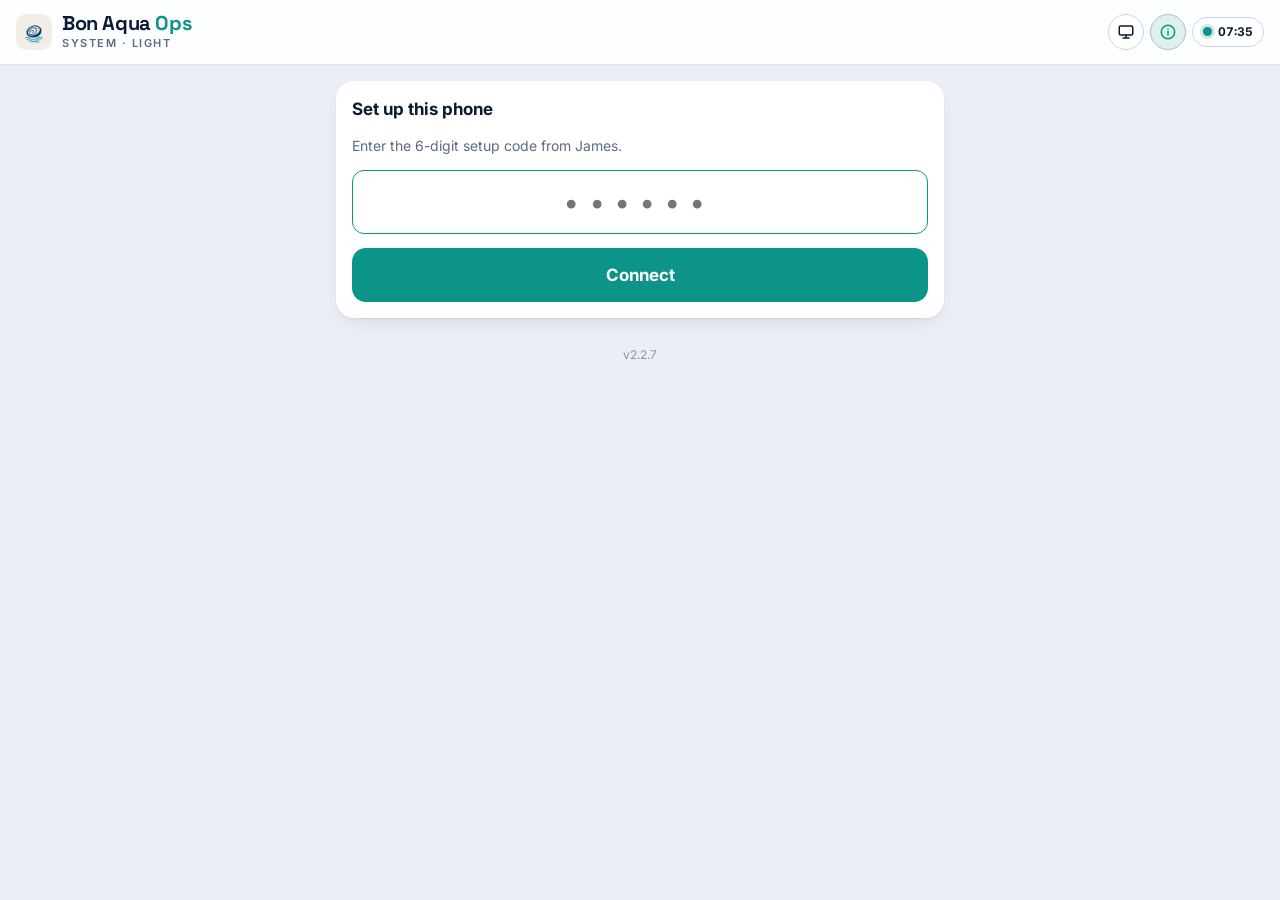
==== index.html @ f69a82a0 "v2.2.7: type the manager PIN on a keyboard; Land Farm manager map filters by status Co-Authored-By: " ====
<!DOCTYPE html>
<html lang="en">
<head>
  <meta charset="utf-8">
  <meta name="viewport" content="width=device-width, initial-scale=1, viewport-fit=cover">
  <meta name="theme-color" content="#FFFFFF">
  <meta name="apple-mobile-web-app-capable" content="yes">
  <meta name="apple-mobile-web-app-status-bar-style" content="default">
  <meta name="apple-mobile-web-app-title" content="Bon Aqua Ops">
  <title>Bon Aqua Ops</title>
  <link rel="manifest" href="./manifest.webmanifest">
  <link rel="icon" href="./icon-64.png">
  <link rel="apple-touch-icon" href="./icon-192.png">
  <link rel="preconnect" href="https://fonts.googleapis.com">
  <link rel="preconnect" href="https://fonts.gstatic.com" crossorigin>
  <link rel="stylesheet" href="https://fonts.googleapis.com/css2?family=Inter:wght@400;500;600;700&family=Space+Grotesk:wght@500;600;700&family=Noto+Sans+KR:wght@500;700&display=swap">
  <link rel="stylesheet" href="./app.css?v=2.2.7">
  <script>
    /* apply the saved theme before anything paints (no flash) */
    (function () {
      var t = localStorage.getItem('bq_theme') || 'system';
      var dark = t === 'dark' || (t === 'system' && window.matchMedia && matchMedia('(prefers-color-scheme: dark)').matches);
      if (dark) document.documentElement.classList.add('dark');
    })();
  </script>
</head>
<body>
  <header class="topbar">
    <button class="icon-btn" id="backBtn" aria-label="Back" hidden>
      <svg viewBox="0 0 24 24"><path d="M15 18l-6-6 6-6"/></svg>
    </button>
    <img class="logo" id="logo" src="./icon-192.png" alt="Bon Aqua Farm" width="36" height="36">
    <div class="brandbox">
      <div class="wordmark" id="topTitle">Bon Aqua <span class="sub">Ops</span></div>
      <div class="eyebrow" id="topSub">System · Light</div>
    </div>
    <div class="top-actions">
      <button class="pill warn" id="outboxBtn" hidden aria-label="Outbox"><span class="dot"></span><span id="outboxCount">0</span></button>
      <button class="round-btn" id="themeBtn" aria-label="Theme">
        <svg viewBox="0 0 24 24"><rect x="3" y="4" width="18" height="12" rx="2"/><path d="M8 20h8M12 16v4"/></svg>
      </button>
      <button class="round-btn accent" id="specsBtn" aria-label="Farm Specs">
        <svg viewBox="0 0 24 24"><circle cx="12" cy="12" r="9"/><path d="M12 11v5M12 8h.01"/></svg>
      </button>
      <span class="clock" id="clock"><i></i><b id="clockTxt">--:--</b></span>
    </div>
  </header>

  <div class="offline-bar" id="offlineBar" hidden>Offline · Rekod disimpan dalam telefon dan dihantar automatik.</div>

  <main id="view" class="view"></main>

  <nav class="bottomnav" id="bottomNav">
    <a href="#/" id="navHome">
      <svg viewBox="0 0 24 24"><path d="M3 11l9-7 9 7v9a1 1 0 0 1-1 1h-5v-6H9v6H4a1 1 0 0 1-1-1z"/></svg>
      <span>Ops Home</span>
    </a>
    <a href="#/mgr" id="navMgr">
      <svg viewBox="0 0 24 24"><path d="M12 3l8 3v6c0 5-3.5 8-8 9-4.5-1-8-4-8-9V6z"/><path d="M9 12l2 2 4-4"/></svg>
      <span>Manager</span>
    </a>
  </nav>

  <div class="sheet-backdrop" id="sheetBackdrop" hidden></div>
  <section class="sheet" id="sheet" hidden aria-modal="true" role="dialog"></section>

  <div class="toast" id="toast" hidden></div>

  <script src="./queue.js?v=2.2.7"></script>
  <script type="module" src="./app.js?v=2.2.7"></script>
</body>
</html>
---- app.css ----
/* Bon Aqua Ops v2 — v1 look: cool blue-grey, white cards, teal accent, light + dark */
:root {
  --bg: #EAEFF5; --bg-soft: #F4F7FB; --surface: #FFFFFF; --surface-2: #F6F9FC;
  --border: #DCE4EE; --border-2: #C8D4E2; --text: #0B1B33; --text-mut: #5B6B82; --text-dim: #8896A8;
  --accent: #0D9488; --attention: #D97706; --alert: #E11D48;
  --shadow: 0 1px 2px rgba(13,28,58,.06), 0 8px 24px -12px rgba(13,28,58,.18);
  /* names used by the module styles */
  --card: var(--surface); --ink: var(--text); --ink-2: var(--text-mut); --ink-3: var(--text-dim);
  --line: var(--border); --brand: var(--accent); --brand-2: color-mix(in srgb, var(--accent) 12%, var(--surface));
  --warn: var(--attention); --warn-bg: color-mix(in srgb, var(--attention) 12%, var(--surface));
  --bad: var(--alert); --bad-bg: color-mix(in srgb, var(--alert) 10%, var(--surface));
  --good: #0F8A5F; --good-bg: color-mix(in srgb, #0F8A5F 12%, var(--surface));
  --radius: 18px;
  --safe-top: env(safe-area-inset-top, 0px);
  --safe-bot: env(safe-area-inset-bottom, 0px);
}
html.dark {
  --bg: #08101F; --bg-soft: #0A1428; --surface: #0F1B38; --surface-2: #0C1730;
  --border: #1E2F50; --border-2: #2A3F66; --text: #EAF1FA; --text-mut: #93A3BD; --text-dim: #64748B;
  --accent: #2DD4BF; --attention: #F59E0B; --alert: #FB7185; --good: #34D399;
  --shadow: 0 1px 2px rgba(0,0,0,.4), 0 18px 40px -20px rgba(0,0,0,.7);
}
* { box-sizing: border-box; -webkit-tap-highlight-color: transparent; }
html, body { margin: 0; background: var(--bg); color: var(--text); }
body {
  font: 16px/1.45 'Inter', 'Noto Sans KR', system-ui, -apple-system, "Segoe UI", Roboto, sans-serif;
  min-height: 100vh;
  padding-bottom: calc(96px + var(--safe-bot));
}
body.no-nav { padding-bottom: calc(24px + var(--safe-bot)); }
button, input, select, textarea { font: inherit; color: inherit; }
button { cursor: pointer; }
svg { width: 22px; height: 22px; fill: none; stroke: currentColor; stroke-width: 2; stroke-linecap: round; stroke-linejoin: round; }

/* ---------- top bar (v1) ---------- */
.topbar {
  position: sticky; top: 0; z-index: 30;
  display: flex; align-items: center; gap: 10px;
  padding: calc(12px + var(--safe-top)) 16px 12px;
  background: color-mix(in srgb, var(--surface) 90%, transparent);
  backdrop-filter: saturate(1.4) blur(14px); -webkit-backdrop-filter: saturate(1.4) blur(14px);
  border-bottom: 1px solid var(--border);
}
.logo { width: 36px; height: 36px; border-radius: 10px; object-fit: contain; flex: none; }
.brandbox { flex: 1; min-width: 0; }
.wordmark { font-family: 'Space Grotesk', 'Inter', sans-serif; font-weight: 700; font-size: 20px; letter-spacing: -.02em; line-height: 1.1; white-space: nowrap; overflow: hidden; text-overflow: ellipsis; }
.wordmark .sub { color: var(--accent); }
.eyebrow { font-size: 11px; font-weight: 600; letter-spacing: .14em; text-transform: uppercase; color: var(--text-mut); margin-top: 2px; }
.top-actions { display: flex; gap: 6px; align-items: center; }
.icon-btn { border: 0; background: transparent; width: 38px; height: 38px; border-radius: 12px; display: grid; place-items: center; margin-left: -8px; color: var(--text); }
.icon-btn:active { background: var(--surface-2); }
.round-btn { width: 36px; height: 36px; border-radius: 50%; border: 1px solid var(--border-2); background: var(--surface); color: var(--text); display: grid; place-items: center; padding: 0; }
.round-btn svg { width: 18px; height: 18px; }
.round-btn.accent { background: color-mix(in srgb, var(--accent) 14%, var(--surface)); color: var(--accent); border-color: color-mix(in srgb, var(--accent) 35%, var(--border)); }
.clock { display: inline-flex; align-items: center; gap: 6px; height: 30px; padding: 0 10px; border-radius: 999px; border: 1px solid var(--border-2); background: var(--surface); font-size: 12px; font-weight: 600; font-variant-numeric: tabular-nums; }
.clock i { width: 9px; height: 9px; border-radius: 50%; background: var(--accent); box-shadow: 0 0 0 3px color-mix(in srgb, var(--accent) 22%, transparent); }
.clock.off i { background: var(--attention); box-shadow: 0 0 0 3px color-mix(in srgb, var(--attention) 22%, transparent); }
.pill { border: 1px solid var(--border); background: var(--surface); height: 34px; padding: 0 12px; border-radius: 999px; font-size: 14px; font-weight: 600; display: inline-flex; align-items: center; gap: 6px; }
.pill .dot { width: 8px; height: 8px; border-radius: 50%; background: var(--attention); }
.pill.bad .dot { background: var(--alert); }
.topbar.inmod .logo, .topbar.inmod .clock, .topbar.inmod #themeBtn { display: none; }
@media (max-width: 360px) { .clock { display: none; } }

.offline-bar { background: var(--warn-bg); color: var(--warn); font-size: 14px; padding: 8px 16px; text-align: center; }

/* ---------- bottom nav (v1) ---------- */
.bottomnav {
  position: fixed; left: 0; right: 0; bottom: 0; z-index: 25;
  display: flex; padding: 8px 0 calc(8px + var(--safe-bot));
  background: color-mix(in srgb, var(--surface) 94%, transparent);
  backdrop-filter: saturate(1.4) blur(14px); -webkit-backdrop-filter: saturate(1.4) blur(14px);
  border-top: 1px solid var(--border);
}
.bottomnav a { flex: 1; display: flex; flex-direction: column; align-items: center; gap: 3px; text-decoration: none; color: var(--text-mut); font-size: 12px; font-weight: 600; padding: 4px 0; }
.bottomnav a svg { width: 24px; height: 24px; }
.bottomnav a.on { color: var(--accent); }
body.no-nav .bottomnav { display: none; }

/* ---------- module cards (v1) ---------- */
.sec-h { display: flex; justify-content: space-between; align-items: center; margin: 8px 4px 14px; }
.sec-h span { font-size: 12px; font-weight: 600; letter-spacing: .14em; text-transform: uppercase; color: var(--text-mut); }
.mcard {
  --c: var(--accent);
  position: relative; display: flex; align-items: center; gap: 16px; overflow: hidden;
  background: var(--surface); border: 1px solid var(--border); border-radius: 20px;
  padding: 18px 16px 18px 20px; margin-bottom: 12px; box-shadow: var(--shadow);
  text-decoration: none; color: var(--text);
}
.mcard::before { content: ''; position: absolute; left: 0; top: 0; bottom: 0; width: 4px; background: var(--c); }
.mcard:active { transform: scale(.99); }
.mcard .mi { width: 52px; height: 52px; border-radius: 14px; flex: none; display: grid; place-items: center; color: var(--c);
  background: color-mix(in srgb, var(--c) 12%, var(--surface)); border: 1px solid color-mix(in srgb, var(--c) 30%, transparent); }
.mcard .mi svg { width: 26px; height: 26px; }
.mcard .mt { flex: 1; min-width: 0; }
.mcard .eb { display: block; font-size: 13px; font-weight: 600; color: var(--c); }
.mcard .t { display: block; font-size: 19px; font-weight: 600; letter-spacing: -.01em; margin-top: 1px; }
.mcard .s { display: block; font-size: 14px; color: var(--text-mut); margin-top: 2px; }
.mcard .chev { color: var(--text-mut); flex: none; }
.mcard .chev svg { width: 20px; height: 20px; }

/* ---------- name box (worker screens) ---------- */
.namebar { display: flex; align-items: center; gap: 10px; background: var(--surface); border: 1px solid var(--border); border-radius: 14px; padding: 8px 10px 8px 14px; margin-bottom: 12px; box-shadow: var(--shadow); }
.namebar > span { font-size: 13px; font-weight: 700; letter-spacing: .08em; text-transform: uppercase; color: var(--text-mut); }
.namebar select { flex: 1; height: 42px; border: 1.5px solid var(--border); border-radius: 10px; background: var(--surface-2); padding: 0 10px; font-size: 17px; font-weight: 600; outline: none; }
.namebar.need { border-color: var(--attention); box-shadow: 0 0 0 3px color-mix(in srgb, var(--attention) 18%, transparent); }
.namebar.need select { border-color: var(--attention); }

/* ---------- PIN keypad (v1) ---------- */
.pinpad { text-align: center; padding: 28px 8px 8px; }
.pinpad .lock { width: 56px; height: 56px; border-radius: 16px; margin: 0 auto 14px; display: grid; place-items: center; color: var(--accent);
  background: color-mix(in srgb, var(--accent) 14%, var(--surface)); border: 1px solid color-mix(in srgb, var(--accent) 30%, transparent); }
.pinpad h2 { font-size: 20px; margin: 0; }
.pinpad p { color: var(--text-mut); margin: 4px 0 18px; }
.pinpad .dots { display: flex; justify-content: center; gap: 14px; height: 20px; margin-bottom: 22px; }
.pinpad .dots i { width: 14px; height: 14px; border-radius: 50%; border: 2px solid var(--text-dim); }
.pinpad .dots i.on { background: var(--accent); border-color: var(--accent); }
.pinpad .keys { display: grid; grid-template-columns: repeat(3, 1fr); gap: 12px; max-width: 320px; margin: 0 auto; }
.pinpad .keys button { height: 64px; border-radius: 16px; border: 1px solid var(--border-2); background: var(--surface); font-size: 24px; font-weight: 700; box-shadow: var(--shadow); }
.pinpad .keys button:active { background: var(--surface-2); }
.pinpad .keys .clr { color: var(--alert); font-size: 16px; font-weight: 600; }
.pinpad .keys .ok { color: #fff; background: var(--accent); border-color: var(--accent); font-size: 16px; }
.pinpad .err { color: var(--alert); font-size: 14px; min-height: 20px; margin-top: 14px; }

/* ---------- layout ---------- */
.view { max-width: 640px; margin: 0 auto; padding: 16px; }
.hello { color: var(--ink-2); font-size: 15px; margin: 4px 2px 14px; }
.section-title { font-size: 13px; font-weight: 700; color: var(--ink-3); text-transform: uppercase; letter-spacing: .06em; margin: 22px 4px 8px; }

.list { background: var(--card); border-radius: var(--radius); box-shadow: var(--shadow); overflow: hidden; }
.row {
  display: flex; align-items: center; gap: 14px; width: 100%;
  min-height: 64px; padding: 12px 16px; border: 0; background: transparent; text-align: left;
  border-top: 1px solid var(--line); text-decoration: none; color: inherit;
}
.row:first-child { border-top: 0; }
.row:active { background: var(--surface-2); }
.row .ic { width: 40px; height: 40px; border-radius: 12px; background: var(--brand-2); color: var(--brand); display: grid; place-items: center; flex: none; }
.row .tx { flex: 1; min-width: 0; }
.row .t { display: block; font-weight: 650; font-size: 17px; }
.row .s { display: block; color: var(--ink-2); font-size: 14px; margin-top: 1px; }
.row .chev { color: var(--ink-3); }
.row .chev svg { width: 18px; height: 18px; }
.row.ext .ic { background: var(--surface-2); color: var(--ink-2); }
.row.mgr .ic { background: color-mix(in srgb, #8B5CF6 14%, var(--surface)); color: #8B5CF6; }

.card { background: var(--card); border-radius: var(--radius); box-shadow: var(--shadow); padding: 16px; margin-bottom: 12px; }
.card h2 { font-size: 17px; margin: 0 0 8px; }
.muted { color: var(--ink-2); }
.small { font-size: 14px; }
.center { text-align: center; }

/* ---------- forms ---------- */
.field { display: block; margin: 14px 0; }
.field > span { display: block; font-size: 14px; font-weight: 600; color: var(--ink-2); margin-bottom: 6px; }
.input, .select {
  width: 100%; height: 52px; border: 1.5px solid var(--line); border-radius: 12px;
  background: var(--surface); padding: 0 14px; font-size: 17px; outline: none;
}
.input:focus, .select:focus { border-color: var(--brand); }
.input.code { font-size: 28px; letter-spacing: .4em; text-align: center; font-variant-numeric: tabular-nums; height: 64px; }

.btn {
  display: flex; align-items: center; justify-content: center; gap: 8px;
  width: 100%; height: 54px; border: 0; border-radius: 14px;
  background: var(--brand); color: #fff; font-weight: 700; font-size: 17px;
}
.btn:active { filter: brightness(.95); }
.btn:disabled { opacity: .5; }
.btn.secondary { background: var(--card); color: var(--ink); border: 1.5px solid var(--line); }
.btn.danger { background: var(--bad); }
.btn-row { display: flex; gap: 10px; }
.btn-row .btn { flex: 1; }

/* ---------- worker picker ---------- */
.grid { display: grid; grid-template-columns: repeat(2, 1fr); gap: 10px; }
.chip {
  height: 60px; border-radius: 14px; border: 1.5px solid var(--line); background: var(--card);
  font-size: 17px; font-weight: 650;
}
.chip:active, .chip.on { border-color: var(--brand); background: var(--brand-2); color: var(--brand); }

/* ---------- stats ---------- */
.stats { display: grid; grid-template-columns: repeat(3, 1fr); gap: 8px; }
.stat { background: var(--surface-2); border-radius: 12px; padding: 10px; }
.stat .n { font-size: 22px; font-weight: 750; font-variant-numeric: tabular-nums; }
.stat .l { font-size: 12px; color: var(--ink-2); }

/* ---------- sheet ---------- */
.sheet-backdrop { position: fixed; inset: 0; background: rgba(8, 16, 31, .45); z-index: 40; }
.sheet {
  position: fixed; left: 0; right: 0; bottom: 0; z-index: 41;
  max-height: 88vh; overflow: auto; background: var(--bg);
  border-radius: 20px 20px 0 0; padding: 8px 16px calc(20px + var(--safe-bot));
  max-width: 640px; margin: 0 auto;
}
.sheet .grab { width: 40px; height: 5px; border-radius: 3px; background: var(--line); margin: 6px auto 10px; }
.sheet h3 { margin: 4px 0 12px; font-size: 19px; }

/* ---------- outbox items ---------- */
.ob { background: var(--card); border-radius: 12px; padding: 12px 14px; margin-bottom: 8px; border-left: 4px solid var(--warn); }
.ob.failed { border-left-color: var(--bad); }
.ob .what { font-weight: 650; }
.ob .err { color: var(--bad); font-size: 14px; margin-top: 4px; }
.ob .when { color: var(--ink-3); font-size: 13px; }
.ob .acts { display: flex; gap: 8px; margin-top: 10px; }
.ob .acts button { flex: 1; height: 40px; border-radius: 10px; border: 1.5px solid var(--line); background: var(--surface); font-weight: 600; }

/* ---------- toast ---------- */
.toast {
  position: fixed; left: 50%; bottom: calc(24px + var(--safe-bot)); transform: translateX(-50%);
  background: #0B1B33; color: #fff; padding: 12px 18px; border-radius: 12px; z-index: 60;
  font-size: 15px; max-width: 90vw; box-shadow: var(--shadow);
}
.toast.bad { background: var(--bad); }
.toast.good { background: var(--good); }

/* ---------- misc ---------- */
.loading { padding: 40px 0; text-align: center; color: var(--ink-3); }
.banner { border-radius: 12px; padding: 12px 14px; font-size: 14px; margin-bottom: 12px; }
.banner.warn { background: var(--warn-bg); color: var(--warn); }
.banner.bad { background: var(--bad-bg); color: var(--bad); }
.foot { text-align: center; color: var(--ink-3); font-size: 12px; margin: 28px 0 8px; }
[hidden] { display: none !important; }

/* ---------- farm specs ---------- */
.spec h2 { color: var(--brand); }
.spec-sub { font-size: 12px; font-weight: 700; color: var(--brand); text-transform: uppercase; letter-spacing: .06em; margin: 14px 0 6px; }
.spec-row { display: flex; justify-content: space-between; gap: 12px; padding: 7px 0; border-top: 1px solid var(--border); font-size: 15px; }
.spec-row span { color: var(--ink-2); flex: 1 1 50%; }
.spec-row b { text-align: right; font-weight: 600; }
.spec-row small { display: block; font-weight: 400; color: var(--ink-3); font-size: 12px; }
.spec-bul { font-size: 14px; padding: 4px 0 4px 14px; position: relative; color: var(--ink-2); }
.spec-bul::before { content: ''; position: absolute; left: 2px; top: 12px; width: 5px; height: 5px; border-radius: 50%; background: var(--brand); }

/* ---------- segmented buttons ---------- */
.seg { display: flex; background: var(--surface-2); border: 1px solid var(--border); border-radius: 12px; padding: 4px; gap: 4px; }
.seg button { flex: 1; min-height: 44px; border: 0; border-radius: 9px; background: transparent; font-weight: 650; font-size: 15px; color: var(--ink-2); padding: 0 8px; }
.seg button.on { background: var(--surface); color: var(--brand); box-shadow: 0 1px 3px rgba(0,0,0,.08); }
.seg.wrap { flex-wrap: wrap; }
.seg.wrap button { flex: 1 1 30%; }
.seg.small button { min-height: 38px; font-size: 14px; }

/* ---------- number entry rows (mortality etc.) ---------- */
.set-h { font-size: 14px; font-weight: 750; color: var(--brand); margin: 18px 4px 8px; display: flex; justify-content: space-between; }
.set-h span { color: var(--ink-3); font-weight: 600; }
.entry { display: flex; align-items: center; gap: 12px; min-height: 64px; padding: 8px 12px 8px 16px; border-top: 1px solid var(--line); }
.entry:first-child { border-top: 0; }
.entry .lbl { flex: 1; min-width: 0; }
.entry .lbl b { display: block; font-size: 17px; font-weight: 650; }
.entry .lbl small { display: block; color: var(--ink-3); font-size: 13px; }
.entry input {
  width: 108px; height: 50px; border: 1.5px solid var(--line); border-radius: 12px; background: var(--surface);
  font-size: 22px; font-weight: 700; text-align: center; font-variant-numeric: tabular-nums; outline: none;
}
.entry input:focus { border-color: var(--brand); box-shadow: 0 0 0 3px var(--brand-2); }
.entry.changed input { border-color: var(--brand); background: var(--brand-2); }
.entry.bad input { border-color: var(--bad); background: var(--bad-bg); }

/* ---------- sticky bottom action ---------- */
.sticky-bar {
  position: sticky; bottom: 0; margin: 16px -16px 0; padding: 12px 16px calc(12px + var(--safe-bot));
  background: linear-gradient(to top, var(--bg) 70%, transparent);
}

/* ---------- destination rows (stock in) ---------- */
.dest { padding: 12px; }
.dest-row { display: flex; gap: 8px; margin-top: 10px; align-items: center; }
.dest-row .select { flex: 1; }
.dest-row .qty { width: 110px; flex: none; text-align: center; font-weight: 700; }
.dest-row .rm { color: var(--ink-3); margin: 0; }

/* ---------- maintenance checklist ---------- */
.card-link { background: var(--card); border-radius: var(--radius); box-shadow: var(--shadow); }
.chk { padding: 14px 16px; border-top: 1px solid var(--line); }
.chk:first-child { border-top: 0; }
.chk.filled { background: color-mix(in srgb, var(--accent) 6%, var(--surface)); box-shadow: inset 4px 0 0 var(--brand); }
.chk.bad { box-shadow: inset 4px 0 0 var(--bad); }
.chk-h { display: flex; justify-content: space-between; align-items: flex-start; gap: 8px; margin-bottom: 10px; }
.chk-h b { display: block; font-size: 17px; font-weight: 650; }
.chk-h small { display: block; color: var(--ink-2); font-size: 13px; }
.chk-h small.last { color: var(--ink-3); }
.chk .clear { border: 0; background: transparent; color: var(--ink-3); font-size: 13px; font-weight: 600; padding: 4px 0; }
.seg button.on.good { color: var(--good); }
.seg button.on.bad { color: var(--bad); }
.note { height: auto; min-height: 72px; padding: 12px 14px; margin-top: 10px; resize: vertical; font-size: 16px; }
.issue { background: var(--surface); border: 1.5px solid var(--line); border-radius: 12px; padding: 10px; margin-top: 10px; }
.issue-row { display: flex; gap: 8px; margin-bottom: 8px; }
.issue-row .select { flex: 1; min-width: 0; }
.issue .input { height: 46px; font-size: 16px; }
.link-btn { border: 0; background: transparent; color: var(--brand); font-weight: 700; padding: 12px 0 2px; }
.mini-row { display: flex; align-items: center; gap: 10px; margin-top: 10px; }
.mini-row > span { flex: 1; min-width: 0; font-size: 15px; color: var(--ink-2); }
.mini-row .seg { flex: none; width: 168px; }
.mini-row .psi { width: 74px; flex: none; height: 44px; text-align: center; font-weight: 700; padding: 0 6px; }
.btn.slim { height: 46px; font-size: 16px; }
.checks { display: grid; grid-template-columns: 1fr 1fr; gap: 8px; }
.checks label { display: flex; align-items: center; gap: 8px; background: var(--surface); border: 1.5px solid var(--line); border-radius: 10px; padding: 10px; font-size: 15px; }
.checks input { width: 20px; height: 20px; accent-color: var(--brand); }

/* ---------- night guard ---------- */
.shift { display: flex; flex-direction: column; gap: 12px; }
.shift-st b { display: block; font-size: 18px; }
.shift-st span { color: var(--ink-2); font-size: 14px; }
.shift.on { box-shadow: inset 4px 0 0 var(--good), var(--shadow); }
.shift.on .shift-st b { color: var(--good); }
.seg.grid2 { display: grid; grid-template-columns: 1fr 1fr; }
.seg.grid2 button { min-height: 46px; }

/* ---------- land farm tank map ---------- */
.map-h { display: flex; justify-content: space-between; align-items: baseline; gap: 8px; margin: 0 4px 10px; flex-wrap: wrap; }
.map-h b { font-size: 17px; }
.tmap { display: grid; grid-template-columns: repeat(10, 1fr); gap: 5px; }
.tile {
  aspect-ratio: 1 / 1; border: 1.5px solid transparent; border-radius: 9px; font-size: 13px; font-weight: 750;
  font-variant-numeric: tabular-nums; display: grid; place-items: center; padding: 0; transition: opacity .15s;
}
.tile.sel { outline: 3px solid var(--ink); outline-offset: 1px; }
.tile.dis { opacity: .25; }
.tile.dim { opacity: .15; }
/* the 4 cycle states */
.st-stocked { background: #1F7A43; color: #fff; }
.st-just { background: var(--surface); color: #1F7A43; border-color: #1F7A43; }
.st-next { background: #7C3AED; color: #fff; }
.st-empty { background: var(--surface); color: var(--text-dim); border-color: var(--border-2); }
/* not part of the cycle: soft, visible, lighter than the cycle colours */
.st-diatom { background: #DCEBFB; color: #1D5FA8; }
.st-brood { background: #FBEBCF; color: #94600F; }
.tchips { display: flex; flex-wrap: wrap; gap: 6px; margin: 0 0 12px; }
.tchips button {
  display: inline-flex; align-items: center; gap: 6px; height: 34px; padding: 0 11px; border-radius: 999px;
  border: 1.5px solid var(--line); background: var(--surface); font-size: 13px; font-weight: 600; color: var(--ink-2);
}
.tchips button b { color: var(--ink); }
.tchips button.on { border-color: var(--ink); color: var(--ink); }
.tchips i { width: 12px; height: 12px; border-radius: 4px; display: inline-block; border: 1.5px solid transparent; }
.tchips i.st-just, .tchips.static i.st-just { border-color: #1F7A43; }
.tchips i.st-empty, .tchips.static i.st-empty { border-color: var(--border-2); }
.badge { font-size: 13px; font-weight: 700; padding: 3px 10px; border-radius: 999px; vertical-align: middle; margin-left: 6px; }
.sheet-acts { display: flex; flex-direction: column; gap: 8px; }

.pick-next .tile.sel { background: #7C3AED; color: #fff; border-color: transparent; outline: 0; }
.pick-clean .tile.sel { background: var(--brand); color: #fff; border-color: transparent; outline: 0; }

/* ---------- manager ---------- */
.lv-h { display: flex; justify-content: space-between; align-items: baseline; gap: 8px; }
.lv-h b { font-size: 17px; }
.lv-h span { color: var(--ink-2); font-size: 14px; }
.lv-r { margin-top: 6px; font-size: 15px; }
.trial .select { flex: 1; min-width: 0; font-size: 15px; height: 48px; }
.spec-row small { display: block; color: var(--ink-3); font-size: 12px; font-weight: 400; }

html.dark .btn:not(.secondary):not(.danger), html.dark .pinpad .keys .ok, html.dark .pick-clean .tile.sel { color: #04201D; }
html.dark .st-diatom { background: #17325A; color: #9CC7F5; }
html.dark .st-brood { background: #4A3410; color: #F5C978; }
html.dark .st-stocked { background: #1E8A50; }
html.dark .st-just { color: #4ADE80; border-color: #4ADE80; }
html.dark .toast { background: #EAF1FA; color: #0B1B33; }

/* ---------- manager: Executive Terminal (v1) ---------- */
.exec-h { display: flex; align-items: center; gap: 10px; margin: 4px 2px 18px; }
.exec-h > div { flex: 1; min-width: 0; }
.exec-h .eb { font-size: 13px; font-weight: 700; letter-spacing: .12em; color: var(--text-mut); }
.exec-h h1 { font-family: 'Space Grotesk', 'Inter', sans-serif; font-size: 25px; white-space: nowrap; letter-spacing: -.02em; margin: 2px 0 0; line-height: 1.1; }
.lock-btn { display: inline-flex; align-items: center; gap: 6px; height: 38px; padding: 0 14px; border-radius: 12px; font-weight: 600; font-size: 15px;
  color: var(--alert); background: color-mix(in srgb, var(--alert) 10%, var(--surface)); border: 1px solid color-mix(in srgb, var(--alert) 35%, var(--border)); }
.lock-btn svg { width: 17px; height: 17px; }
.mcard .eb.ko { letter-spacing: .12em; font-weight: 700; }
.mcard .st { display: block; font-size: 13px; font-weight: 600; color: var(--text-mut); margin-top: 3px; }
.mcard .st:empty { display: none; }
.mcard .st.warn { color: var(--attention); } .mcard .st.bad { color: var(--alert); } .mcard .st.good { color: var(--good); }
.tchips.static span { display: inline-flex; align-items: center; gap: 6px; height: 32px; padding: 0 10px; border-radius: 999px; border: 1.5px solid var(--line); background: var(--surface); font-size: 13px; font-weight: 600; color: var(--ink-2); }
.tchips.static i { width: 12px; height: 12px; border-radius: 4px; display: inline-block; }
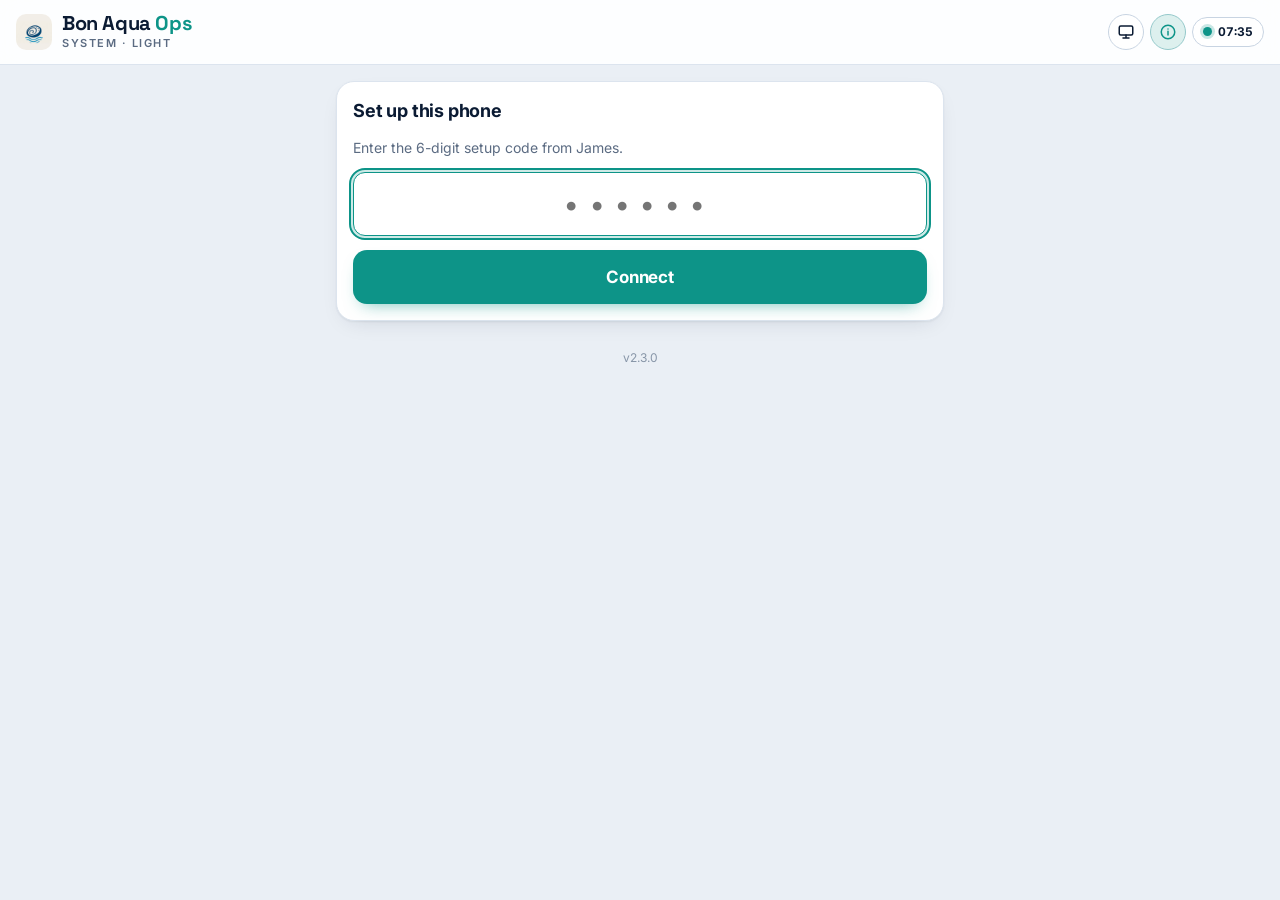
==== commit 4fcc3614: "v2.3.0: refinement pass (module colour per module, one card style, display numerals, focus rings, co" ====
--- a/index.html
+++ b/index.html
@@ -14,7 +14,7 @@
   <link rel="preconnect" href="https://fonts.googleapis.com">
   <link rel="preconnect" href="https://fonts.gstatic.com" crossorigin>
   <link rel="stylesheet" href="https://fonts.googleapis.com/css2?family=Inter:wght@400;500;600;700&family=Space+Grotesk:wght@500;600;700&family=Noto+Sans+KR:wght@500;700&display=swap">
-  <link rel="stylesheet" href="./app.css?v=2.2.7">
+  <link rel="stylesheet" href="./app.css?v=2.3.0">
   <script>
     /* apply the saved theme before anything paints (no flash) */
     (function () {
@@ -66,7 +66,7 @@
 
   <div class="toast" id="toast" hidden></div>
 
-  <script src="./queue.js?v=2.2.7"></script>
-  <script type="module" src="./app.js?v=2.2.7"></script>
+  <script src="./queue.js?v=2.3.0"></script>
+  <script type="module" src="./app.js?v=2.3.0"></script>
 </body>
 </html>
--- a/app.css
+++ b/app.css
@@ -1,5 +1,6 @@
 /* Bon Aqua Ops v2 — v1 look: cool blue-grey, white cards, teal accent, light + dark */
 :root {
+  --mc: #0D9488;
   --bg: #EAEFF5; --bg-soft: #F4F7FB; --surface: #FFFFFF; --surface-2: #F6F9FC;
   --border: #DCE4EE; --border-2: #C8D4E2; --text: #0B1B33; --text-mut: #5B6B82; --text-dim: #8896A8;
   --accent: #0D9488; --attention: #D97706; --alert: #E11D48;
@@ -370,3 +371,50 @@
 .mcard .st.warn { color: var(--attention); } .mcard .st.bad { color: var(--alert); } .mcard .st.good { color: var(--good); }
 .tchips.static span { display: inline-flex; align-items: center; gap: 6px; height: 32px; padding: 0 10px; border-radius: 999px; border: 1.5px solid var(--line); background: var(--surface); font-size: 13px; font-weight: 600; color: var(--ink-2); }
 .tchips.static i { width: 12px; height: 12px; border-radius: 4px; display: inline-block; }
+
+/* ================= refinement pass ================= */
+/* module tone: header rule + eyebrow take the module colour */
+.topbar.toned { box-shadow: inset 0 -3px 0 var(--mc); border-bottom-color: transparent; }
+.topbar.toned .eyebrow { color: var(--mc); }
+.topbar .eyebrow { white-space: nowrap; overflow: hidden; text-overflow: ellipsis; }
+
+/* surfaces: one card language everywhere (white, hairline border, soft shadow) */
+.card, .list, .namebar { border: 1px solid var(--border); border-radius: 18px; box-shadow: var(--shadow); }
+.card h2 { font-size: 18px; letter-spacing: -.01em; margin: 0 0 12px; }
+.list .row:active { background: var(--surface-2); }
+.row .ic { background: color-mix(in srgb, var(--mc) 12%, var(--surface)); color: var(--mc); border: 1px solid color-mix(in srgb, var(--mc) 26%, transparent); }
+.row .t { font-weight: 600; letter-spacing: -.005em; }
+
+/* section labels match the home screen labels */
+.section-title { font-size: 12px; font-weight: 600; letter-spacing: .14em; color: var(--text-mut); margin: 24px 4px 10px; }
+
+/* numbers: one display face, tabular, so columns line up */
+.stats { gap: 10px; }
+.stat { background: var(--surface-2); border: 1px solid var(--border); border-radius: 14px; padding: 12px 12px 11px; }
+.stat .n { font-family: 'Space Grotesk', 'Inter', sans-serif; font-size: 24px; font-weight: 700; letter-spacing: -.02em; line-height: 1.15; }
+.stat .l { font-size: 12.5px; line-height: 1.3; margin-top: 2px; }
+.spec-row b, .entry input, .tile { font-variant-numeric: tabular-nums; }
+
+/* fields */
+.field > span { font-size: 13.5px; color: var(--text-mut); }
+.input, .select { border: 1px solid var(--border-2); background: var(--surface); transition: border-color .15s, box-shadow .15s; }
+.input:focus, .select:focus, .namebar select:focus { border-color: var(--mc); box-shadow: 0 0 0 3px color-mix(in srgb, var(--mc) 20%, transparent); }
+
+/* segmented controls */
+.seg { border-radius: 13px; }
+.seg button { border-radius: 10px; transition: background .15s, color .15s; }
+.seg button.on { color: var(--mc); box-shadow: 0 1px 2px rgba(13,28,58,.08), 0 0 0 1px var(--border); font-weight: 700; }
+
+/* buttons */
+.btn { box-shadow: 0 8px 18px -10px color-mix(in srgb, var(--brand) 70%, transparent); letter-spacing: -.005em; }
+.btn.secondary { border: 1px solid var(--border-2); box-shadow: none; }
+.btn:disabled { opacity: .45; box-shadow: none; }
+
+/* keyboard focus is always visible */
+a:focus-visible, button:focus-visible, select:focus-visible, input:focus-visible { outline: 2px solid var(--mc); outline-offset: 2px; }
+
+/* sheets */
+.sheet { border-top: 1px solid var(--border); }
+.sheet h3 { letter-spacing: -.01em; }
+
+@media (prefers-reduced-motion: reduce) { * { transition: none !important; animation: none !important; scroll-behavior: auto !important; } }
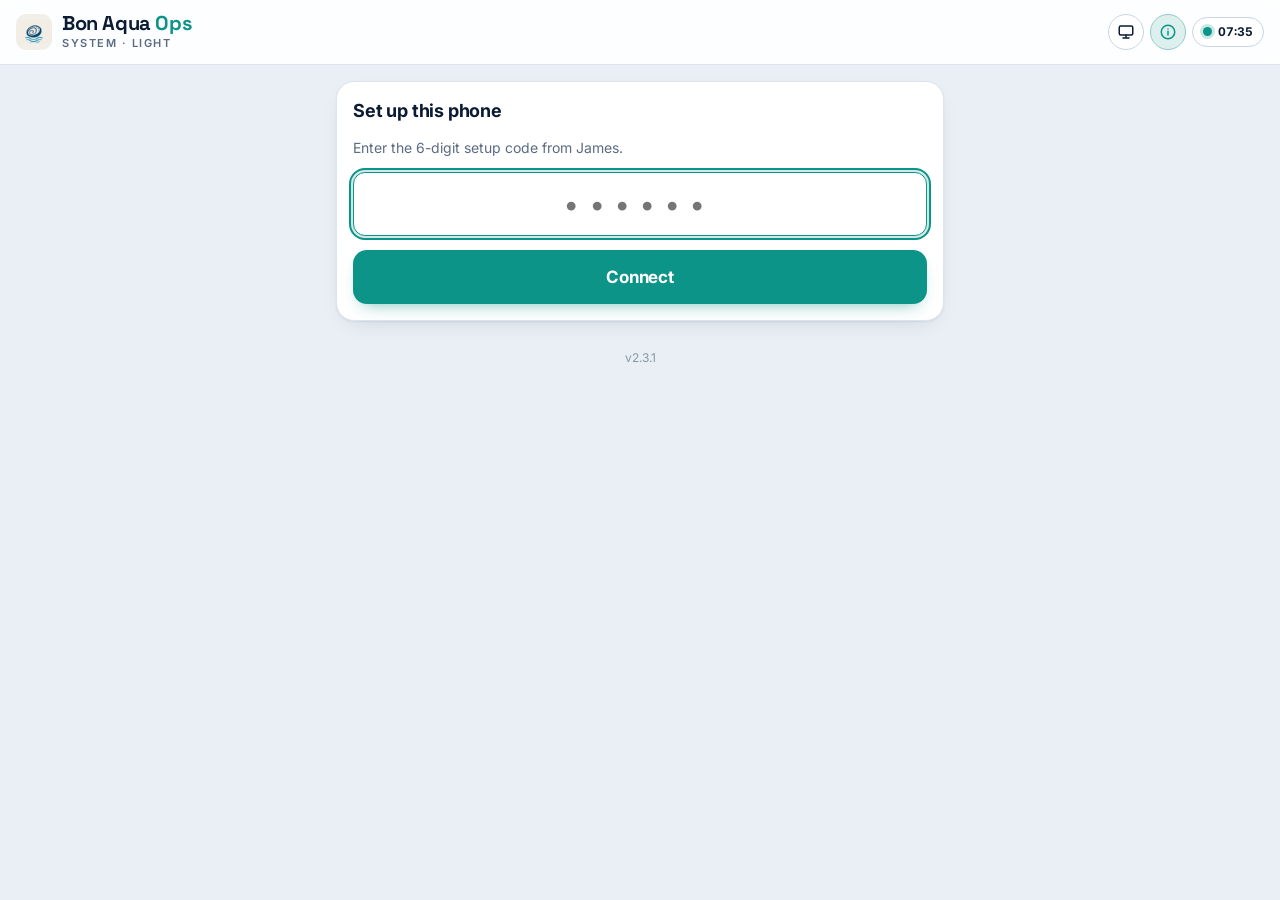
==== commit 1bd17797: "v2.3.1: manager Land Farm shows spat produced by month (newsletter figures Jan-Oct, trial counts aft" ====
--- a/index.html
+++ b/index.html
@@ -14,7 +14,7 @@
   <link rel="preconnect" href="https://fonts.googleapis.com">
   <link rel="preconnect" href="https://fonts.gstatic.com" crossorigin>
   <link rel="stylesheet" href="https://fonts.googleapis.com/css2?family=Inter:wght@400;500;600;700&family=Space+Grotesk:wght@500;600;700&family=Noto+Sans+KR:wght@500;700&display=swap">
-  <link rel="stylesheet" href="./app.css?v=2.3.0">
+  <link rel="stylesheet" href="./app.css?v=2.3.1">
   <script>
     /* apply the saved theme before anything paints (no flash) */
     (function () {
@@ -66,7 +66,7 @@
 
   <div class="toast" id="toast" hidden></div>
 
-  <script src="./queue.js?v=2.3.0"></script>
-  <script type="module" src="./app.js?v=2.3.0"></script>
+  <script src="./queue.js?v=2.3.1"></script>
+  <script type="module" src="./app.js?v=2.3.1"></script>
 </body>
 </html>
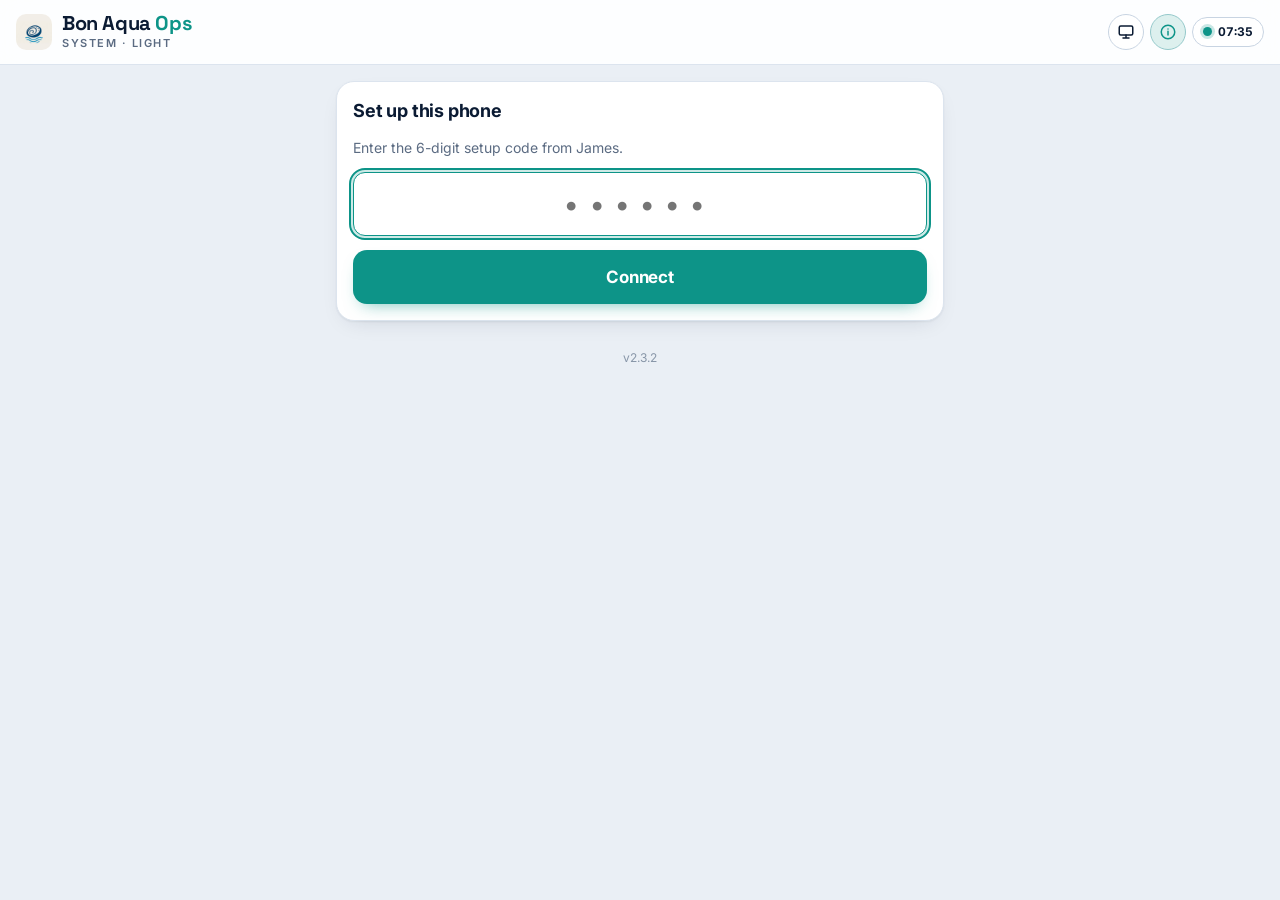
==== commit ea66d31a: "v2.3.2: manager tank map shows batch (spawning date) per tank, batch filter and stock grouped by bat" ====
--- a/index.html
+++ b/index.html
@@ -14,7 +14,7 @@
   <link rel="preconnect" href="https://fonts.googleapis.com">
   <link rel="preconnect" href="https://fonts.gstatic.com" crossorigin>
   <link rel="stylesheet" href="https://fonts.googleapis.com/css2?family=Inter:wght@400;500;600;700&family=Space+Grotesk:wght@500;600;700&family=Noto+Sans+KR:wght@500;700&display=swap">
-  <link rel="stylesheet" href="./app.css?v=2.3.1">
+  <link rel="stylesheet" href="./app.css?v=2.3.2">
   <script>
     /* apply the saved theme before anything paints (no flash) */
     (function () {
@@ -66,7 +66,7 @@
 
   <div class="toast" id="toast" hidden></div>
 
-  <script src="./queue.js?v=2.3.1"></script>
-  <script type="module" src="./app.js?v=2.3.1"></script>
+  <script src="./queue.js?v=2.3.2"></script>
+  <script type="module" src="./app.js?v=2.3.2"></script>
 </body>
 </html>
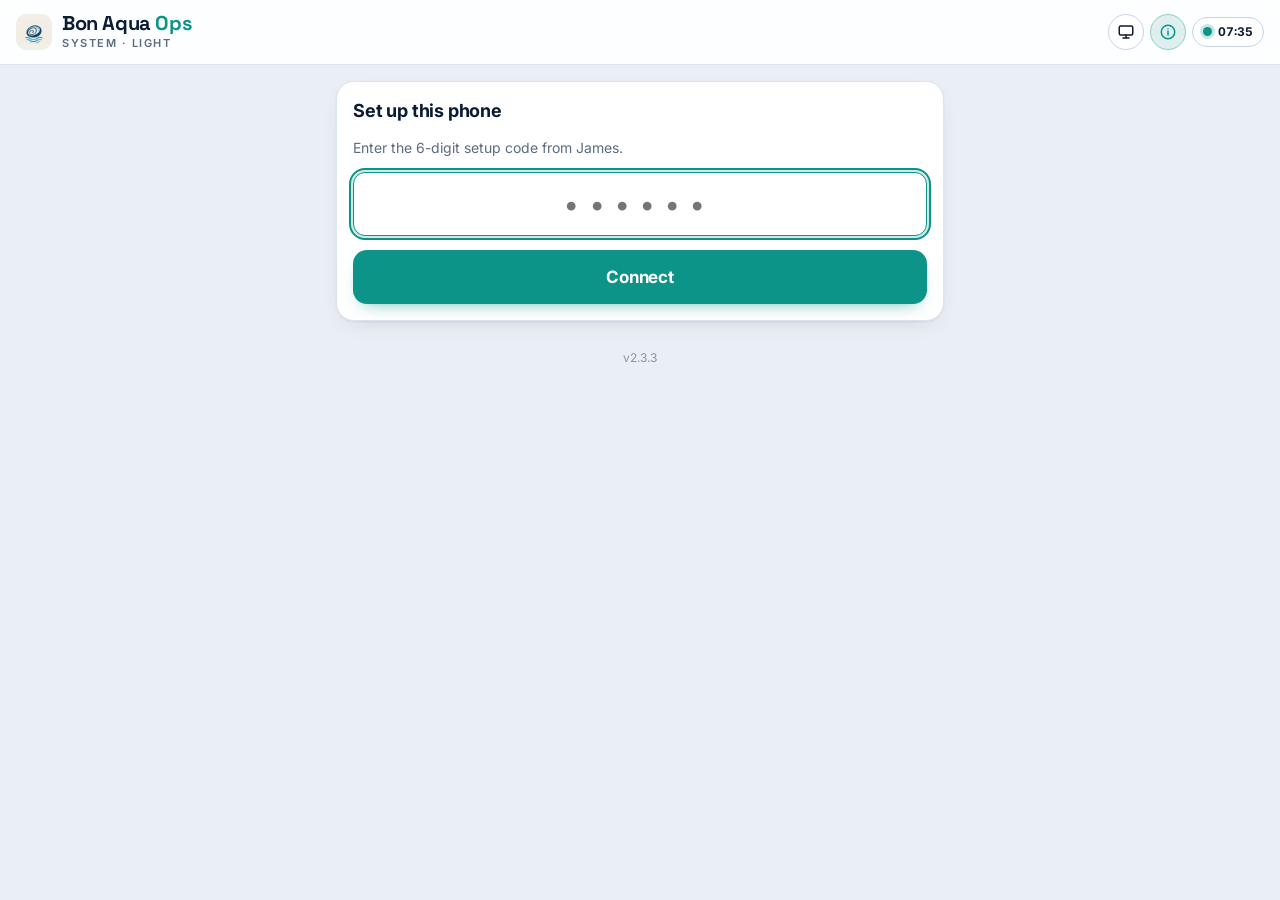
==== commit b0005394: "v2.3.3: biomass back (Land Farm per tank, Sea Cage per unit + size classes) and worker Ukur Panjang " ====
--- a/index.html
+++ b/index.html
@@ -14,7 +14,7 @@
   <link rel="preconnect" href="https://fonts.googleapis.com">
   <link rel="preconnect" href="https://fonts.gstatic.com" crossorigin>
   <link rel="stylesheet" href="https://fonts.googleapis.com/css2?family=Inter:wght@400;500;600;700&family=Space+Grotesk:wght@500;600;700&family=Noto+Sans+KR:wght@500;700&display=swap">
-  <link rel="stylesheet" href="./app.css?v=2.3.2">
+  <link rel="stylesheet" href="./app.css?v=2.3.3">
   <script>
     /* apply the saved theme before anything paints (no flash) */
     (function () {
@@ -66,7 +66,7 @@
 
   <div class="toast" id="toast" hidden></div>
 
-  <script src="./queue.js?v=2.3.2"></script>
-  <script type="module" src="./app.js?v=2.3.2"></script>
+  <script src="./queue.js?v=2.3.3"></script>
+  <script type="module" src="./app.js?v=2.3.3"></script>
 </body>
 </html>
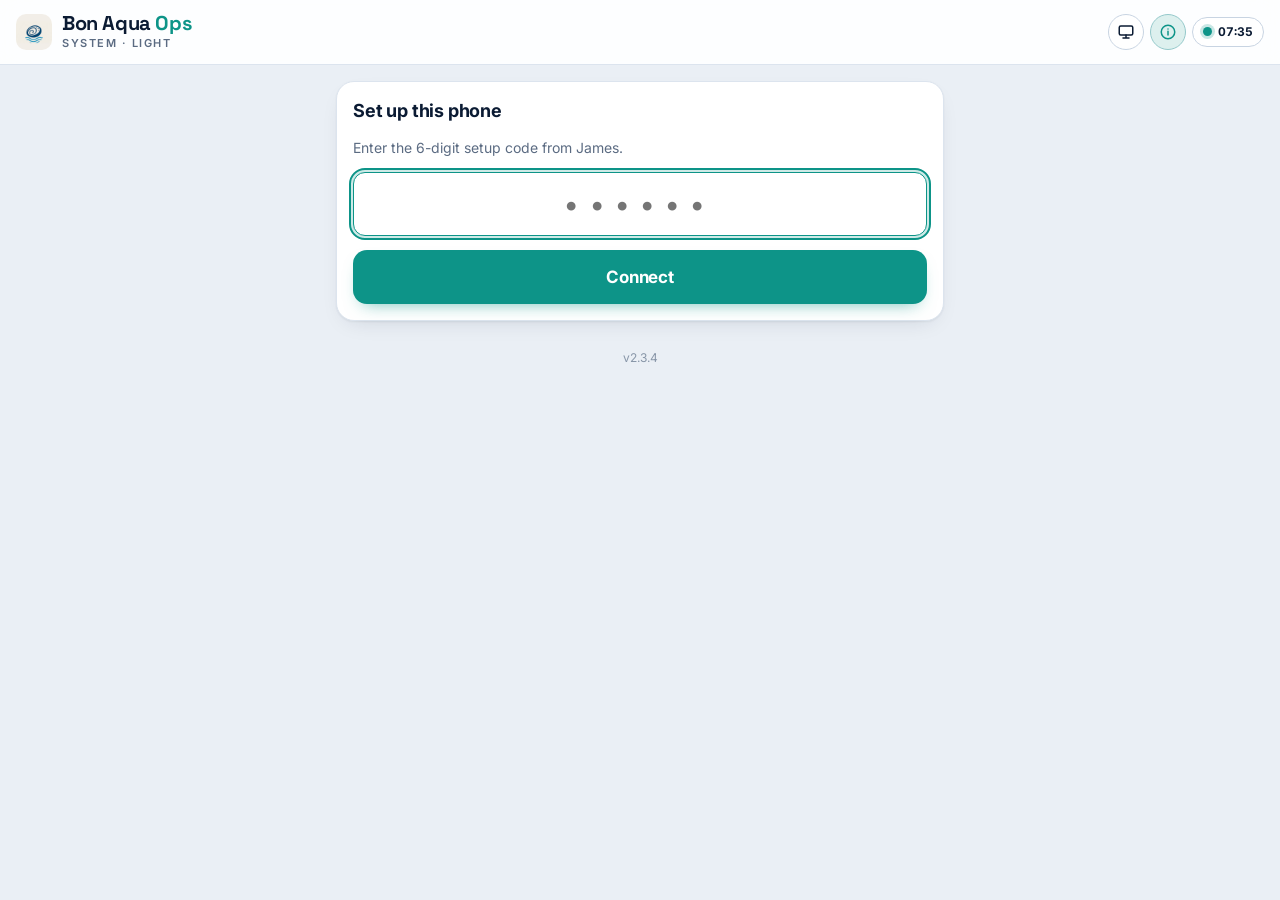
==== commit b7474ca7: "v2.3.4: feeding list per tank (seaweed % body weight, WhatsApp share), diatom plate rotation, surviv" ====
--- a/index.html
+++ b/index.html
@@ -14,7 +14,7 @@
   <link rel="preconnect" href="https://fonts.googleapis.com">
   <link rel="preconnect" href="https://fonts.gstatic.com" crossorigin>
   <link rel="stylesheet" href="https://fonts.googleapis.com/css2?family=Inter:wght@400;500;600;700&family=Space+Grotesk:wght@500;600;700&family=Noto+Sans+KR:wght@500;700&display=swap">
-  <link rel="stylesheet" href="./app.css?v=2.3.3">
+  <link rel="stylesheet" href="./app.css?v=2.3.4">
   <script>
     /* apply the saved theme before anything paints (no flash) */
     (function () {
@@ -66,7 +66,7 @@
 
   <div class="toast" id="toast" hidden></div>
 
-  <script src="./queue.js?v=2.3.3"></script>
-  <script type="module" src="./app.js?v=2.3.3"></script>
+  <script src="./queue.js?v=2.3.4"></script>
+  <script type="module" src="./app.js?v=2.3.4"></script>
 </body>
 </html>
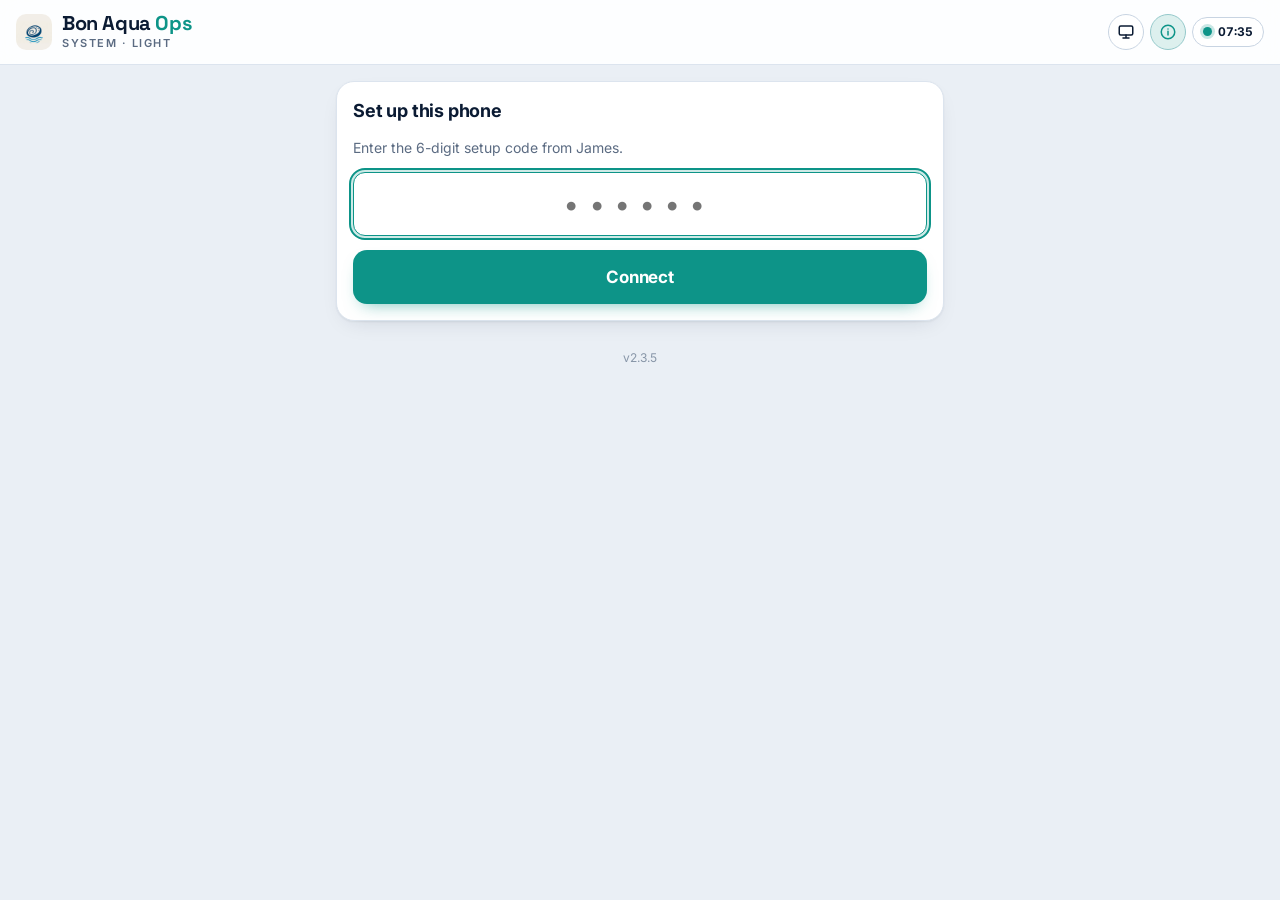
==== commit 3ec8b3e3: "v2.3.5: Land Farm hero card; Sea Cage site cards (Malaysia, Korea, Baby KK) with stocked/live/surviv" ====
--- a/index.html
+++ b/index.html
@@ -14,7 +14,7 @@
   <link rel="preconnect" href="https://fonts.googleapis.com">
   <link rel="preconnect" href="https://fonts.gstatic.com" crossorigin>
   <link rel="stylesheet" href="https://fonts.googleapis.com/css2?family=Inter:wght@400;500;600;700&family=Space+Grotesk:wght@500;600;700&family=Noto+Sans+KR:wght@500;700&display=swap">
-  <link rel="stylesheet" href="./app.css?v=2.3.4">
+  <link rel="stylesheet" href="./app.css?v=2.3.5">
   <script>
     /* apply the saved theme before anything paints (no flash) */
     (function () {
@@ -66,7 +66,7 @@
 
   <div class="toast" id="toast" hidden></div>
 
-  <script src="./queue.js?v=2.3.4"></script>
-  <script type="module" src="./app.js?v=2.3.4"></script>
+  <script src="./queue.js?v=2.3.5"></script>
+  <script type="module" src="./app.js?v=2.3.5"></script>
 </body>
 </html>
--- a/app.css
+++ b/app.css
@@ -418,3 +418,21 @@
 .sheet h3 { letter-spacing: -.01em; }
 
 @media (prefers-reduced-motion: reduce) { * { transition: none !important; animation: none !important; scroll-behavior: auto !important; } }
+
+/* hero card: first thing on a manager page */
+.card.hero { border-top: 3px solid var(--mc, var(--brand)); }
+.card.hero .stat .n { font-size: 22px; }
+.card.hero .stats { grid-template-columns: repeat(3, minmax(0, 1fr)); }
+/* sea cage map */
+.scmap { display: grid; grid-template-columns: 1fr 1fr 1fr 64px; gap: 7px; align-items: start; }
+.scmap .col { display: flex; flex-direction: column; gap: 7px; }
+.scmap .colh { font-size: 10px; font-weight: 700; text-align: center; color: var(--ink-3, var(--muted)); text-transform: uppercase; letter-spacing: .06em; }
+.sct { position: relative; height: 64px; border-radius: 12px; border: 1.5px solid var(--border); background: var(--surface-2); display: flex; flex-direction: column; align-items: center; justify-content: center; font-family: 'Space Grotesk', sans-serif; }
+.sct.live { border-color: rgba(14,165,233,.45); background: rgba(14,165,233,.10); color: #0369A1; }
+.sct .u { position: absolute; top: 5px; left: 8px; font-size: 10px; font-weight: 800; opacity: .6; }
+.sct b { font-size: 17px; font-weight: 800; line-height: 1; }
+.sct small { font-size: 9px; font-weight: 700; opacity: .65; margin-top: 2px; }
+.sct.dim { opacity: .45; }
+.schouse { margin-top: 18px; border: 2px dashed rgba(245,158,11,.5); border-radius: 12px; padding: 10px 4px; text-align: center; font-size: 10px; font-weight: 800; color: #B45309; line-height: 1.5; }
+.scgrid { display: grid; grid-template-columns: repeat(4, 1fr); gap: 7px; }
+[data-theme="dark"] .sct.live { color: #7DD3FC; }
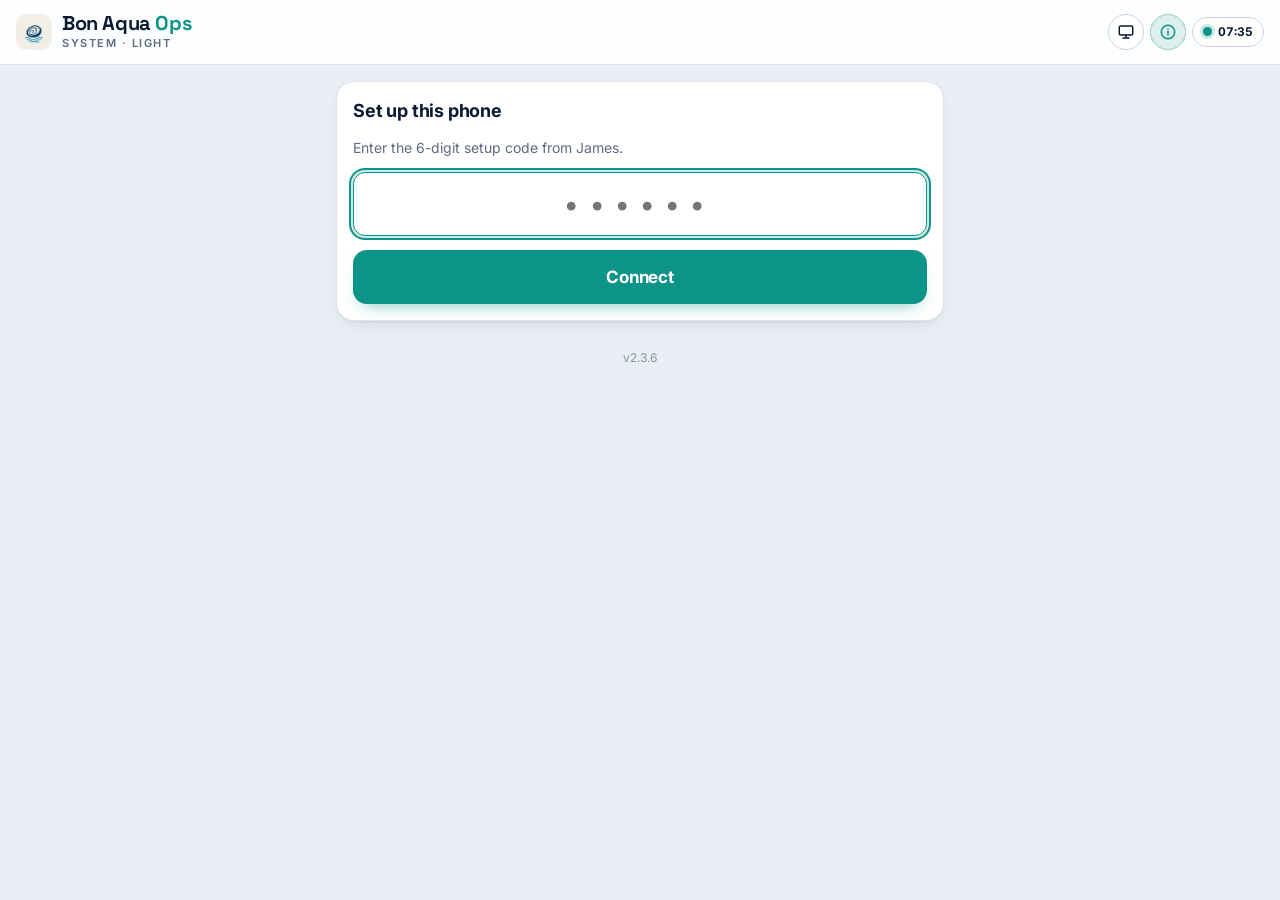
==== commit 7b8bbc3a: "v2.3.6: fold spat-by-month and batch lists; Korea map like v1 (open ocean, 5 per row, set 1 top-righ" ====
--- a/index.html
+++ b/index.html
@@ -14,7 +14,7 @@
   <link rel="preconnect" href="https://fonts.googleapis.com">
   <link rel="preconnect" href="https://fonts.gstatic.com" crossorigin>
   <link rel="stylesheet" href="https://fonts.googleapis.com/css2?family=Inter:wght@400;500;600;700&family=Space+Grotesk:wght@500;600;700&family=Noto+Sans+KR:wght@500;700&display=swap">
-  <link rel="stylesheet" href="./app.css?v=2.3.5">
+  <link rel="stylesheet" href="./app.css?v=2.3.6">
   <script>
     /* apply the saved theme before anything paints (no flash) */
     (function () {
@@ -66,7 +66,7 @@
 
   <div class="toast" id="toast" hidden></div>
 
-  <script src="./queue.js?v=2.3.5"></script>
-  <script type="module" src="./app.js?v=2.3.5"></script>
+  <script src="./queue.js?v=2.3.6"></script>
+  <script type="module" src="./app.js?v=2.3.6"></script>
 </body>
 </html>
--- a/app.css
+++ b/app.css
@@ -436,3 +436,15 @@
 .schouse { margin-top: 18px; border: 2px dashed rgba(245,158,11,.5); border-radius: 12px; padding: 10px 4px; text-align: center; font-size: 10px; font-weight: 800; color: #B45309; line-height: 1.5; }
 .scgrid { display: grid; grid-template-columns: repeat(4, 1fr); gap: 7px; }
 [data-theme="dark"] .sct.live { color: #7DD3FC; }
+details.card.fold { padding: 12px 14px; }
+details.card.fold > summary { display: flex; justify-content: space-between; align-items: center; gap: 10px; cursor: pointer; list-style: none; }
+details.card.fold > summary::-webkit-details-marker { display: none; }
+details.card.fold > summary::after { content: '›'; font-size: 20px; color: var(--muted, #94a3b8); transition: transform .15s; }
+details.card.fold[open] > summary::after { transform: rotate(90deg); }
+details.card.fold > summary .small { margin-left: auto; }
+details.card.fold[open] > summary { margin-bottom: 6px; }
+.ocean { background: linear-gradient(180deg, rgba(14,165,233,.30), rgba(14,165,233,.06)); border-radius: 12px 12px 4px 4px; padding: 7px; text-align: center; font-size: 10px; font-weight: 800; letter-spacing: .06em; text-transform: uppercase; color: #0284C7; margin-bottom: 6px; }
+.scgrid.kr { grid-template-columns: repeat(5, 1fr); gap: 6px; }
+.sct.kr { height: auto; aspect-ratio: 1; }
+.sct.kr b { font-size: 15px; }
+.mycages { margin-top: 6px; text-align: right; font-size: 10px; font-weight: 800; color: #2563EB; }
